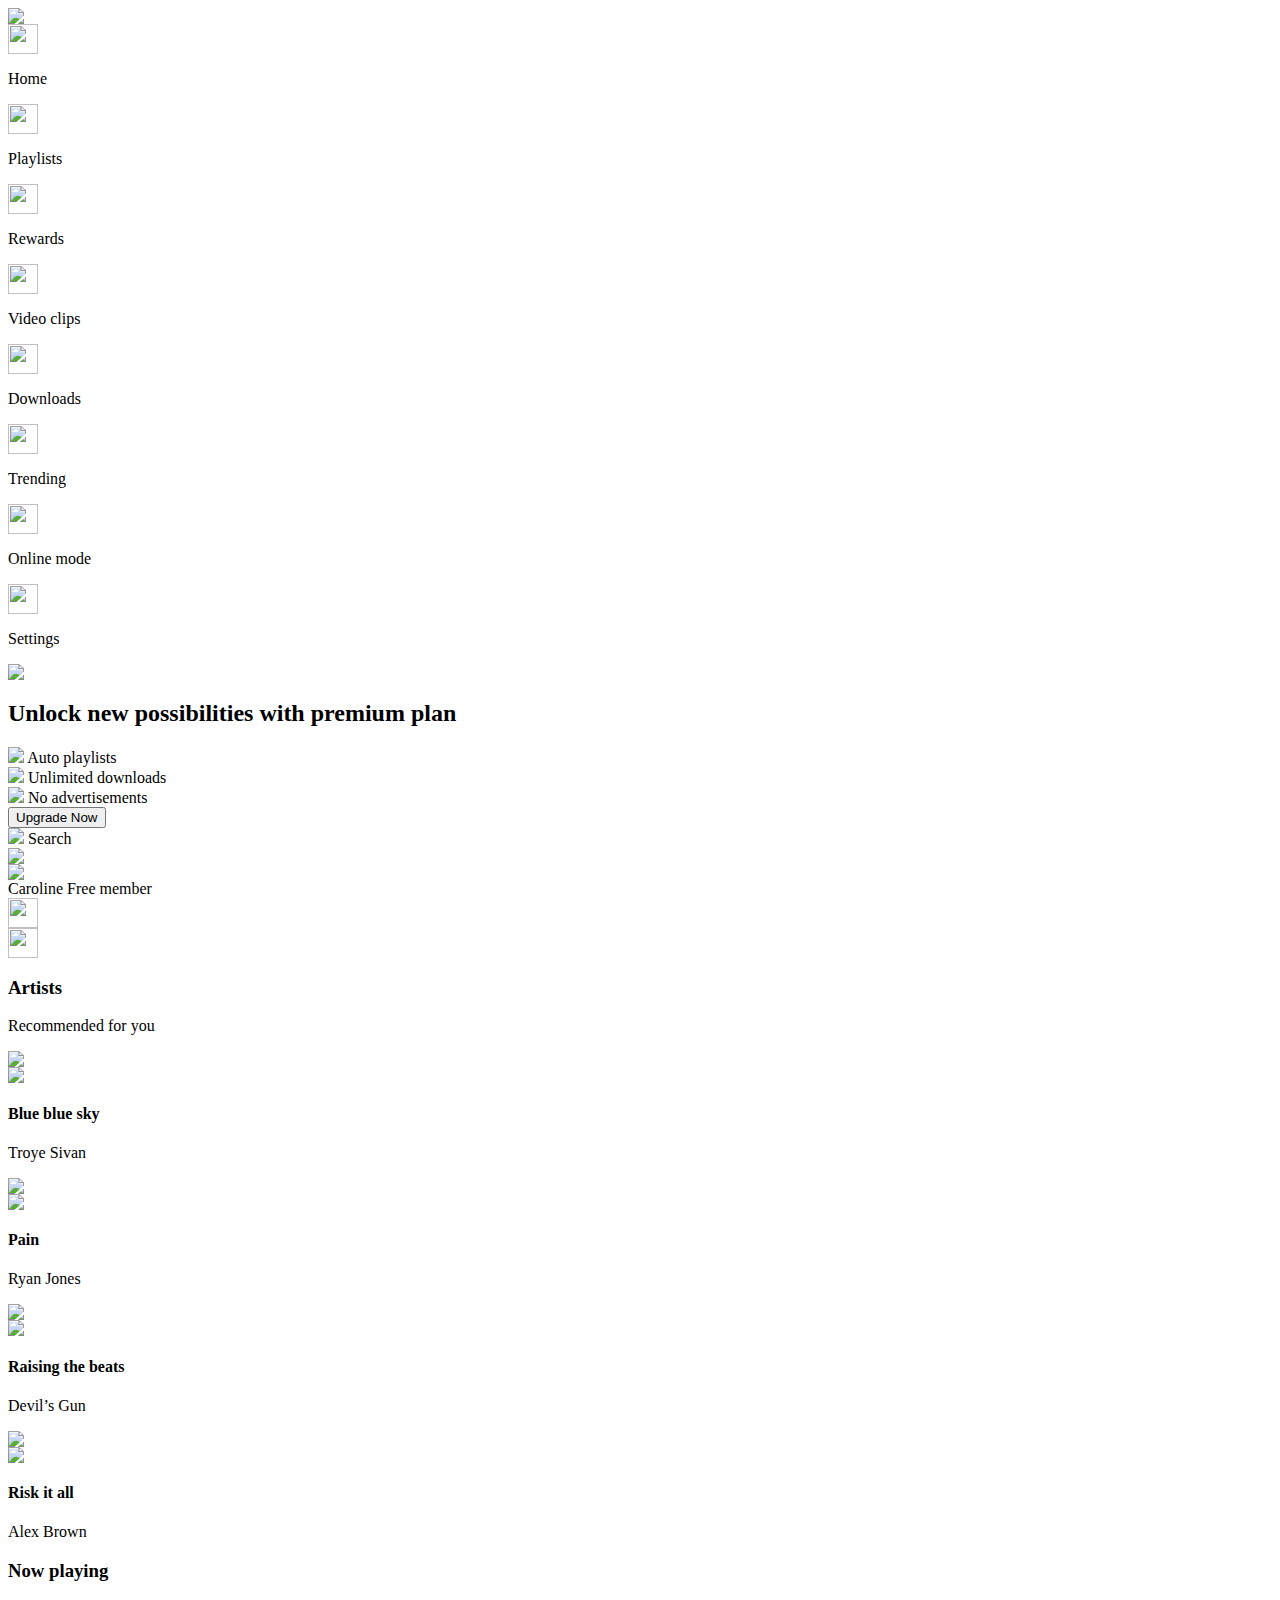
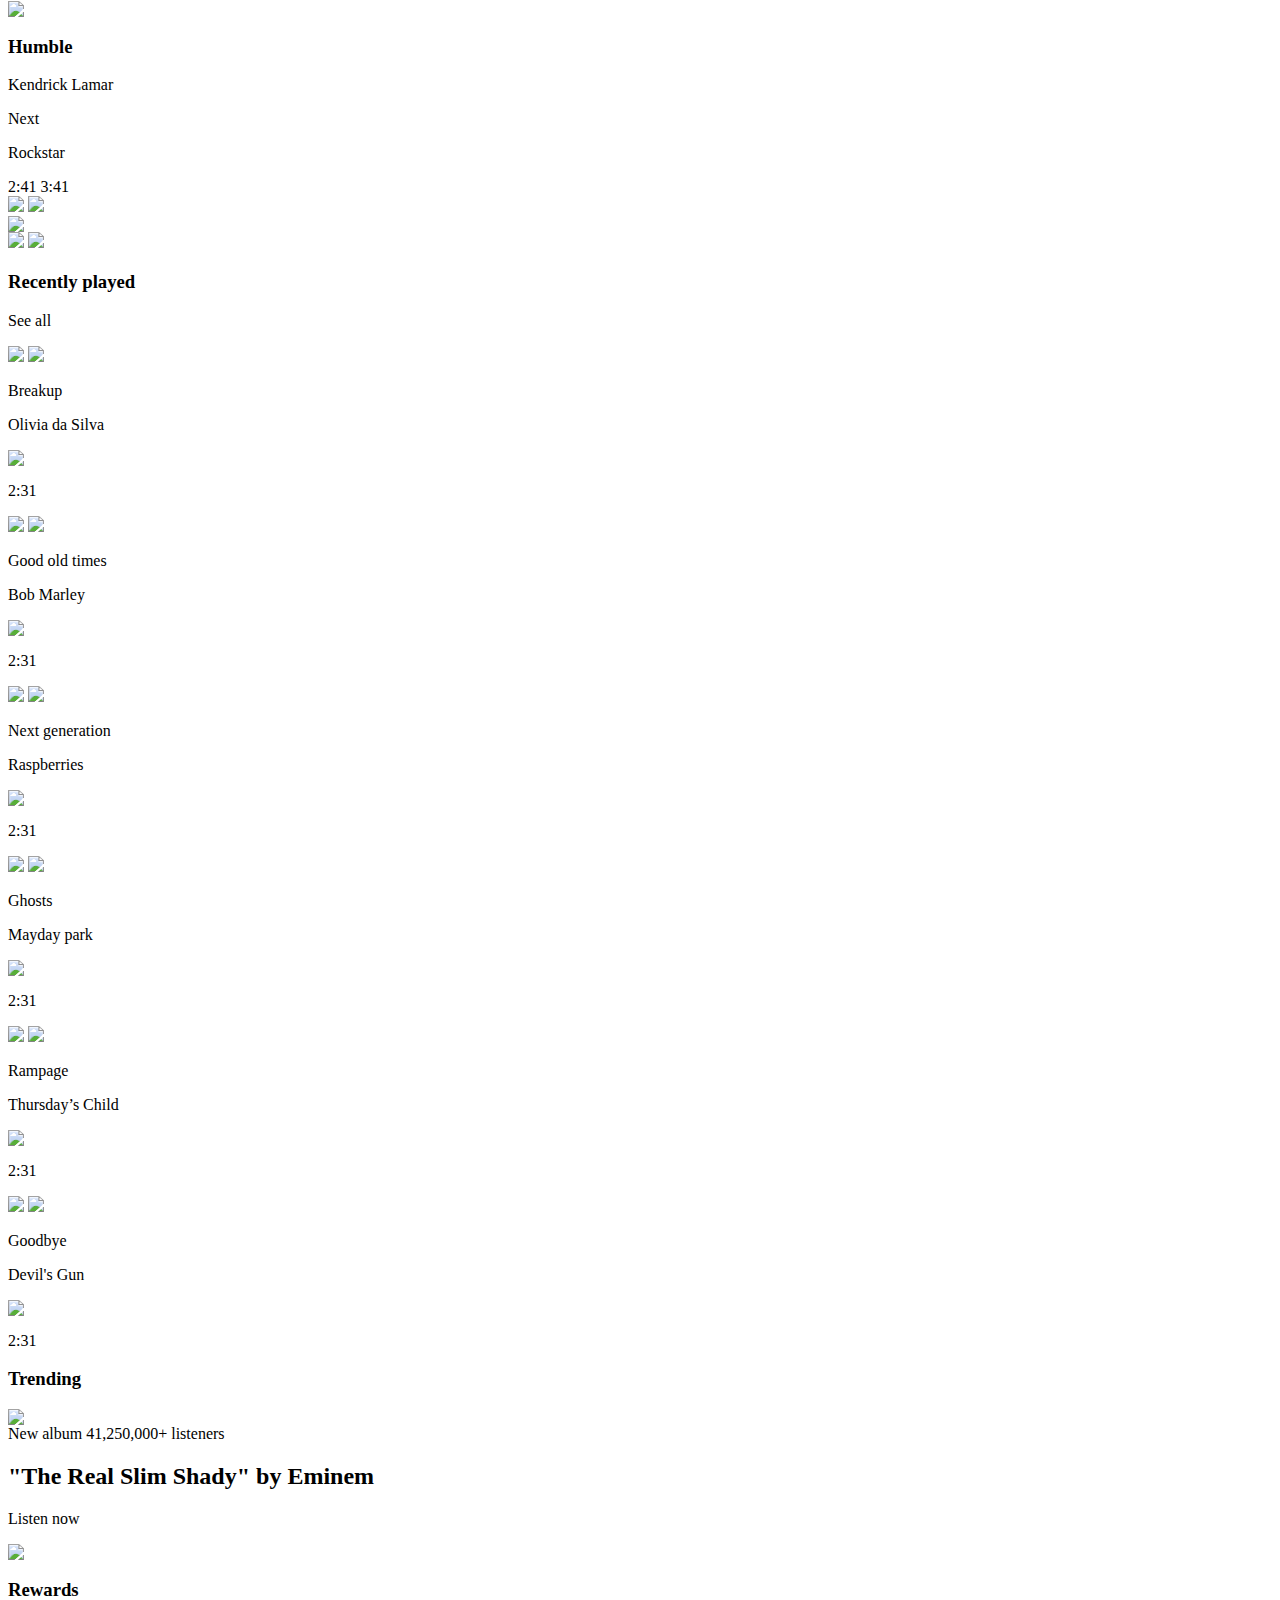
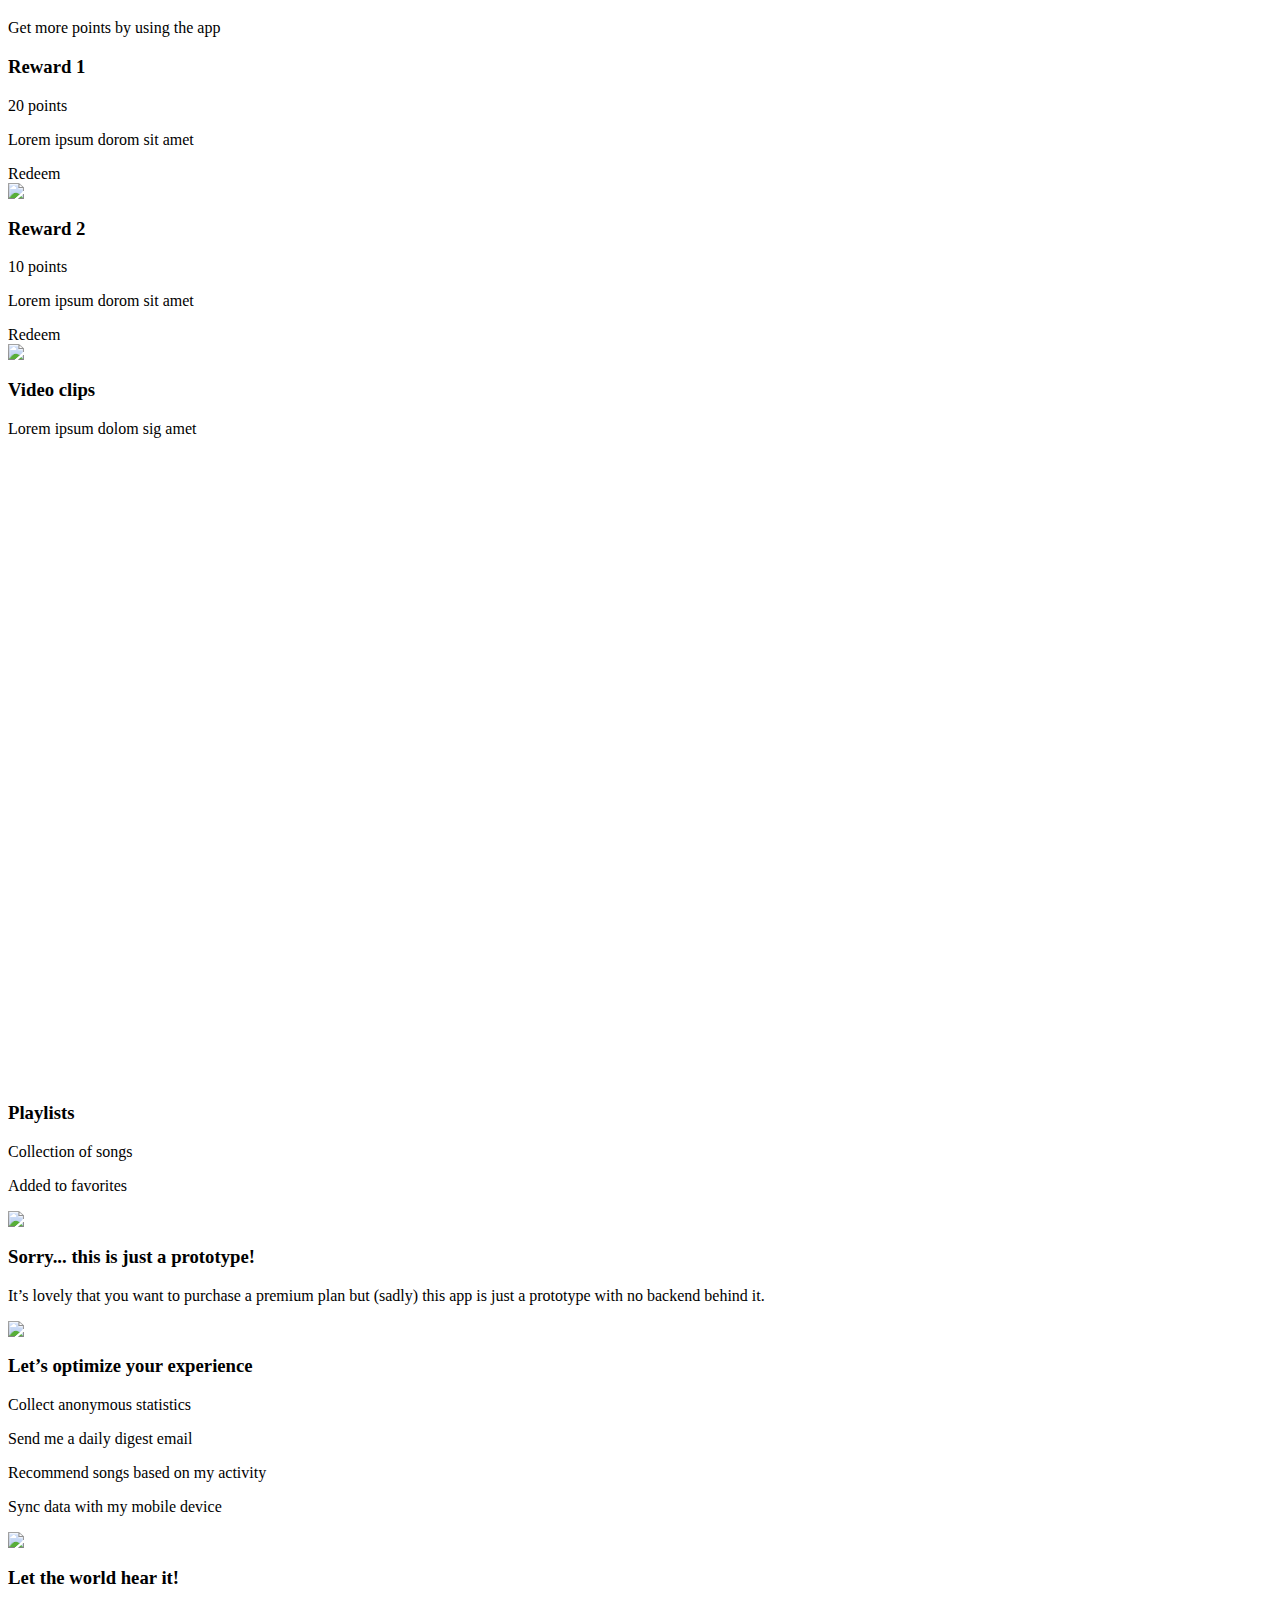
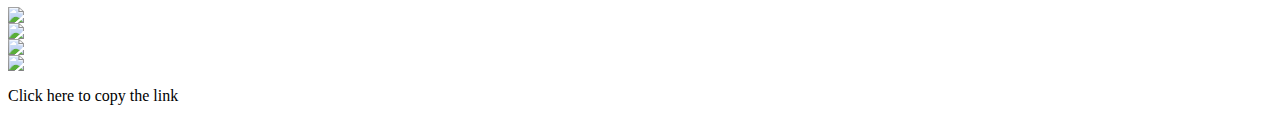
==== index.html @ 7bf52487 "Use svg icons instead of hardcoded paths" ====
<html lang="en">

<head>
    <meta charset="UTF-8">
    <meta name="viewport" content="width=device-width, initial-scale=1.0">
    <title>Mapple Music - Home </title>
    <link rel="icon" type="image/x-icon" href="/assets/icons/favicon.svg">
    <link rel="stylesheet" href="css/style.css">
    <link rel="stylesheet" href="css/mediaqueries.css">
    <link rel="preconnect" href="https://rsms.me/">
    <link rel="stylesheet" href="https://rsms.me/inter/inter.css">
</head>

<body id="all">

    <div id="all-content" class="flex-row mobile-flex-col">
        <nav id="nav-menu" class="bg-white shadow pad-left-40 pad-right-40 flex-col mobile-display gap-200">
            <div>
                <img id="nav-logo" class="m-bot-80" src="./assets/icons/logo.svg">
                <div class="gap-40 flex-col">
                    <div id="home-container" class="flex-row gap-20 align-center darken ">
                        <img src="assets/icons/home.svg" width="30" height="30" />
                        <p id="home-link" class="regular-text grey pointer"> Home </p>
                    </div>

                    <div id="playlist-container" class="flex-row gap-20 align-center ">
                        <img src="assets/icons/playlist.svg" width="30" height="30" />
                        <p id="playlist-link" class="regular-text grey pointer"> Playlists </p>
                    </div>

                    <div id="rewards-container" class="flex-row gap-20 align-center ">
                        <img src="assets/icons/reward.svg" width="30" height="30" />
                        <p id="rewards-link" class="regular-text grey pointer"> Rewards </p>
                    </div>
                    
                    <div id="video-container" class="flex-row gap-20 align-center ">
                        <img src="assets/icons/video.svg" width="30" height="30" />
                        <p id="videos-link" class="regular-text grey pointer"> Video clips </p>
                    </div>

                    <div class="flex-row gap-20 align-center ">
                        <img src="assets/icons/download.svg" width="30" height="30" />
                        <p class="regular-text grey pointer"> Downloads </p>
                    </div>

                    <div class="flex-row gap-20 align-center ">
                        <img src="assets/icons/trend.svg" width="30" height="30" />
                        <p class="regular-text grey pointer"> Trending </p>
                    </div>

                    <div class="flex-row gap-20 align-center ">
                        <img src="assets/icons/online.svg" width="30" height="30" />
                        <p class="regular-text grey pointer"> Online mode </p>
                    </div>

                    <div class="flex-row gap-20 align-center ">
                        <img src="assets/icons/settings.svg" width="30" height="30" />
                        <p class="regular-text grey pointer"> Settings </p>
                    </div>
                </div>

            </div>

            <div id="menu-banner"
                class="bg-beige shadow pad-left-20 pad-right-20 flex-col gap-20 align-center m-bot-80 rad-10 relative">
                <img class="m-top-20" src="assets/icons/star.svg">
                <h2 id="nav-h2" class="head-2 text-center m-bot-40">Unlock new possibilities with premium plan</h2>
                <div class="m-bot-60 flex-col gap-20">
                    <div class="flex-row gap-10 align-center">
                        <img src="./assets/icons/check.svg" class="icon-box-30">
                        <span class="regular-text black"> Auto playlists</span>
                    </div>

                    <div class="flex-row gap-10 align-center">
                        <img src="./assets/icons/check.svg" class="icon-box-30">
                        <span class="regular-text black"> Unlimited downloads</span>
                    </div>

                    <div class="flex-row gap-10 align-center">
                        <img src="./assets/icons/check.svg" class="icon-box-30">
                        <span class="regular-text black"> No advertisements</span>
                    </div>
                </div>

                <button id="btn-upgrade" class="bg-blue rad-10 white regular-text pointer m-bot-40 bold shadow"> Upgrade
                    Now
                </button>


            </div>

        </nav>
        <!-- main body (excl nav)-->
        <div id="main-content" class="global-pad-60 bg-beige relative">

            <!-- top menu -->
            <section id="top-menu">
                <div class="m-bot-80 flex-row space-between mobile-justify-center mobile-col-reverse">
                    <div id="search-box" class="bg-white shadow flex-row pad-left-20 rad-10">
                        <div class="flex-row gap-20 align-center justify-center">
                            <img class="icon-box-30 pointer" src="assets/icons/search.svg">
                            <span class="remark grey"> Search </span>
                        </div>
                    </div>
                    <div class="flex-row justify-center align-center gap-40">
                        <div id="hamburger-icon" class="bg-white shadow icon-box-50 rad-10 relative invisible pointer">
                            <img class="absolute transform-center icon-box-30" src="assets/icons/hamburger.svg">
                        </div>
                        <div class="avatar-box gap-20 flex-row justify-center align-center">
                            <img src="assets/pictures/avatar.png">
                            <div class="flex-col">
                                <span class="regular-text blue m-bot-2 bold"> Caroline </span>
                                <span class="remark grey"> Free member </span>
                            </div>
                        </div>

                        <div class="flex-row gap-20">
                            <div id="bell-icon" class="bg-white shadow icon-box-50 rad-10 relative">
                                <img class="absolute transform-center icon-box-30 pointer"
                                    src="assets/icons/bell.svg" width="30" height="30" />
                            </div>

                            <div id="settings-icon" class="bg-white shadow icon-box-50 rad-10 relative">
                                <img class="absolute transform-center icon-box-30 pointer"
                                src="assets/icons/tune.svg" width="30" height="30" />
                            </div>
                        </div>

                    </div>
                </div>
            </section>
            <!-- homepage content -->
            <div id="home-page">
                <!-- artists section -->
                <section id="artists-section" class="flex-col m-bot-40 mobile-text-center mobile-align-center">
                    <div id="first-artist-box" class="flex-row gap-20 align-center m-bot-40 mobile-flex-col ">
                        <h3 class="head-2 black"> Artists</h3>
                        <p class="remark grey"> Recommended for you</p>
                    </div>

                    <div id="artist-box-1" class="flex-row gap-40 mobile-justify-center mobile-text-center">
                        <div class="flex-col m-bot-20 mobile-text-center">
                            <div class="relative m-bot-20">
                                <img id="first-artist-image" class="rad-10 shadow" src="assets/pictures/neighbor.png">
                                <div
                                    class=" justify-center like-box bg-blue icon-box-40 absolute rad-6 align-center flex-row">
                                    <img class="icon-box-20 pointer heart-icon" src="assets/icons/like.svg">
                                </div>
                            </div>
                            <h4 id="first-artist-song" class="head-3 black m-bot-2 mobile-text-center"> Blue blue sky
                            </h4>
                            <p id="first-artist-name" class="remark grey mobile-text-center"> Troye Sivan </p>

                        </div>

                        <div id="artist-box-2" class="flex-col m-bot-20">
                            <div class="relative m-bot-20">
                                <img class="rad-10 shadow" src="assets/pictures/pain.png">
                                <div
                                    class=" justify-center like-box bg-blue icon-box-40 absolute rad-6 align-center flex-row">
                                    <img class="icon-box-20 pointer heart-icon" src="assets/icons/like.svg">
                                </div>
                            </div>
                            <h4 class="head-3 black m-bot-2 mobile-text-center"> Pain</h4>
                            <p class="remark grey mobile-text-center"> Ryan Jones </p>
                        </div>

                        <div id="artist-box-3" class="flex-col m-bot-20 ">
                            <div class="relative m-bot-20">
                                <img class="rad-10 shadow" src="assets/pictures/gun.png">
                                <div
                                    class="justify-center like-box bg-blue icon-box-40 absolute rad-6 align-center flex-row">
                                    <img class="icon-box-20 pointer heart-icon" src="assets/icons/like.svg">
                                </div>
                            </div>
                            <h4 class="head-3 black m-bot-2 mobile-text-center"> Raising the beats</h4>
                            <p class="remark grey mobile-text-center"> Devil’s Gun </p>
                        </div>

                        <div id="artist-box-4" class="flex-col m-bot-20">
                            <div class="relative m-bot-20">
                                <img class="rad-10 shadow" src="assets/pictures/risk.png">
                                <div
                                    class="justify-center like-box bg-blue icon-box-40 absolute rad-6 align-center flex-row">
                                    <img class="icon-box-20 pointer heart-icon" src="assets/icons/like.svg">
                                </div>
                            </div>

                            <h4 class="head-3 black m-bot-2 mobile-text-center"> Risk it all</h4>
                            <p class="remark grey mobile-text-center"> Alex Brown </p>

                        </div>
                    </div>

                    <div id="artist-dot-box" class="flex-row gap-40 mobile-display">
                        <div id="artist-dot-1" class="bg-blue banner-dot shadow pointer"></div>
                        <div id="artist-dot-2" class="bg-grey banner-dot shadow pointer"></div>
                        <div id="artist-dot-3" class="bg-grey banner-dot shadow pointer"></div>
                        <div id="artist-dot-4" class="bg-grey banner-dot shadow pointer"></div>
                    </div>
                </section>

                <!-- player & recents -->
                <section>
                    <div id="player-and-recents" class="flex-row gap-80 invisible relative mobile-flex-col">

                        <!-- now playing -->
                        <div>
                            <h3 class="head-2 black m-bot-40"> Now playing</h3>
                            <div id="player-box"
                                class="flex-col bg-blue m-bot-60  rad-10 relative pad-left-20 pad-right-20 align-center">
                                <div id="player-song-info">
                                    <img class="rad-10 m-bot-20" id="player-cover" src="assets/pictures/damn.png">
                                    <h3 id="player-song" class="head-3 white text-center"> Humble </h3>
                                    <p id="player-artist" class="remark white m-bot-40 text-center"> Kendrick Lamar </p>
                                </div>

                                <div id="songs-upper-nav" class="absolute flex-row gap-10 align-center justify-center">
                                    <p id="songs-upper-next" class="remark white reduced-opacity"> Next </p>
                                    <p id="next-song-queue" class="remark white bold"> Rockstar </p>
                                </div>

                                <div id="player-timeline" class="m-bot-40 reduced-opacity full-width">
                                    <div id="playhead" class="bg-white transform-center circle"> </div>
                                    <div id="song-numbers" class="flex-row space-between full-width">

                                        <span id="time-remaining" class="remark white"> 2:41 </span>
                                        <span id="song-duration" class="remark white"> 3:41 </span>
                                    </div>
                                </div>


                                <audio id="player-music" preload="metadata"
                                    src="assets/music/for-future-bass-159125.mp3"></audio>

                                <div id="player-controls" class="flex-row space-between m-bot-40 full-width ">
                                    <img id="player-share" src="assets/icons/share.svg" class="pointer filter-darken ">
                                    <img id="player-prev" src="assets/icons/previous.svg"
                                        class="pointer filter-darken ">
                                    <div id="player-icon-container" class="icon-box-50 bg-white relative circle pointer"
                                        onclick="playAudio()">
                                        <img id="play-icon" class="absolute transform-center"
                                            src="assets/icons/player-play.svg">
                                    </div>
                                    <img id="player-next" src="assets/icons/next.svg" class="pointer filter-darken ">
                                    <img id="shuffle" src="assets/icons/shuffle.svg" class="pointer filter-darken ">

                                </div>

                            </div>
                        </div>


                        <!-- recently played -->
                        <div id="playlist-box">
                            <div class="flex-row align-center space-between m-bot-40 mobile-flex-col">
                                <h3 class="head-2 black"> Recently played</h3>
                                <p class="remark grey"> See all </p>
                            </div>
                            <div id="playlist-list" class="flex-col gap-20">
                                <div
                                    class="pad-left-20 pad-right-20 bg-white flex-row align-center shadow pad-top-bottom-10 full-width rad-8 space-between">
                                    <div class="flex-row gap-20 align-center">
                                        <div class="align-center relative pointer">
                                            <img class="icon-box-40 rad-6" src="assets/pictures/c1.png">
                                            <img class="transform-center z-1 absolute" src="assets/icons/play.svg">
                                        </div>
                                        <div class="flex-col">
                                            <p class="regular-text black m-bot-2 bold"> Breakup </p>
                                            <p class="remark grey m-0"> Olivia da Silva </p>
                                        </div>
                                    </div>
                                    <div class="flex-row gap-20 align-center ">
                                        <div
                                            class="flex-row icon-box-20 bg-white shadow align-center justify-center rad-4 pointer">
                                            <img src="assets/icons/plus.svg">
                                        </div>
                                        <p class="remark grey m-0"> 2:31</p>

                                    </div>

                                </div>

                                <div
                                    class="pad-left-20 pad-right-20 bg-white flex-row align-center shadow pad-top-bottom-10 full-width rad-8 space-between">
                                    <div class="flex-row gap-20 align-center">
                                        <div class="align-center relative pointer">
                                            <img class="icon-box-40 rad-6" src="assets/pictures/c2.png">
                                            <img class="transform-center z-1 absolute" src="assets/icons/play.svg">
                                        </div>
                                        <div class="flex-col">
                                            <p class="regular-text black m-bot-2 bold"> Good old times </p>
                                            <p class="remark grey m-0"> Bob Marley </p>
                                        </div>
                                    </div>
                                    <div class="flex-row gap-20 align-center ">
                                        <div
                                            class="flex-row icon-box-20 bg-white shadow align-center justify-center rad-4 pointer">
                                            <img src="assets/icons/plus.svg">
                                        </div>
                                        <p class="remark grey m-0"> 2:31</p>

                                    </div>

                                </div>

                                <div
                                    class="pad-left-20 pad-right-20 bg-white flex-row align-center shadow pad-top-bottom-10 full-width rad-8 space-between">
                                    <div class="flex-row gap-20 align-center">
                                        <div class="align-center relative pointer">
                                            <img class="icon-box-40 rad-6" src="assets/pictures/c3.png">
                                            <img class="transform-center z-1 absolute" src="assets/icons/play.svg">
                                        </div>
                                        <div class="flex-col">
                                            <p class="regular-text black m-bot-2 bold"> Next generation </p>
                                            <p class="remark grey m-0"> Raspberries </p>
                                        </div>
                                    </div>
                                    <div class="flex-row gap-20 align-center ">
                                        <div
                                            class="flex-row icon-box-20 bg-white shadow align-center justify-center rad-4 pointer">
                                            <img src="assets/icons/plus.svg">
                                        </div>
                                        <p class="remark grey m-0"> 2:31</p>

                                    </div>

                                </div>

                                <div
                                    class="pad-left-20 pad-right-20 bg-white flex-row align-center shadow pad-top-bottom-10 full-width rad-8 space-between">
                                    <div class="flex-row gap-20 align-center">
                                        <div class="align-center relative pointer">
                                            <img class="icon-box-40 rad-6" src="assets/pictures/c4.png">
                                            <img class="transform-center z-1 absolute" src="assets/icons/play.svg">
                                        </div>
                                        <div class="flex-col">
                                            <p class="regular-text black m-bot-2 bold"> Ghosts </p>
                                            <p class="remark grey m-0"> Mayday park </p>
                                        </div>
                                    </div>
                                    <div class="flex-row gap-20 align-center">
                                        <div
                                            class="flex-row icon-box-20 bg-white shadow align-center justify-center rad-4 pointer">
                                            <img src="assets/icons/plus.svg">
                                        </div>
                                        <p class="remark grey m-0"> 2:31</p>

                                    </div>

                                </div>

                                <div
                                    class="pad-left-20 pad-right-20 bg-white flex-row align-center shadow pad-top-bottom-10 full-width rad-8 space-between">
                                    <div class="flex-row gap-20 align-center">
                                        <div class="align-center relative pointer">
                                            <img class="icon-box-40 rad-6" src="assets/pictures/c5.png">
                                            <img class="transform-center z-1 absolute" src="assets/icons/play.svg">
                                        </div>
                                        <div class="flex-col">
                                            <p class="regular-text black m-bot-2 bold"> Rampage </p>
                                            <p class="remark grey m-0"> Thursday’s Child </p>
                                        </div>
                                    </div>
                                    <div class="flex-row gap-20 align-center">
                                        <div
                                            class="flex-row icon-box-20 bg-white shadow align-center justify-center rad-4 pointer">
                                            <img src="assets/icons/plus.svg">
                                        </div>
                                        <p class="remark grey m-0"> 2:31</p>

                                    </div>

                                </div>

                                <div
                                    class="pad-left-20 pad-right-20 bg-white flex-row align-center shadow pad-top-bottom-10 full-width rad-8 space-between">
                                    <div class="flex-row gap-20 align-center">
                                        <div class="align-center relative pointer">
                                            <img class="icon-box-40 rad-6" src="assets/pictures/c6.png">
                                            <img class="transform-center z-1 absolute" src="assets/icons/play.svg">
                                        </div>
                                        <div class="flex-col">
                                            <p class="regular-text black m-bot-2 bold"> Goodbye </p>
                                            <p class="remark grey m-0"> Devil's Gun </p>
                                        </div>
                                    </div>
                                    <div class="flex-row gap-20 align-center">
                                        <div
                                            class="flex-row icon-box-20 bg-white shadow align-center justify-center rad-4 pointer">
                                            <img src="assets/icons/plus.svg">
                                        </div>
                                        <p class="remark grey m-0"> 2:31</p>

                                    </div>

                                </div>

                            </div>
                        </div>

                    </div>



                </section>


                <!-- trending banner -->
                <section id="trend-banner" class="invisible relative  ">
                    <h3 class="head-2 black m-bot-40"> Trending</h3>
                    <div class="flex-col align-center">
                        <div id="trend-cover"
                            class="pad-left-40 relative rad-10 shadow full-width m-bot-60 flex-col justify-center mobile-col-reverse mobile-align-center">
                            <div id="trend-col-right" class="mobile-justify-center mobile-align-center">
                                <img id="trend-artist-pic" class="absolute" src="assets/pictures/eminem.png">
                            </div>
                            <div id="trend-col-left mobile-flex-col mobile-align-center mobile-justify-center">
                                <div class="flex-row gap-20 align-center m-bot-10 mobile-flex-col">
                                    <span class="remark white uppercase"> New album </span>
                                    <span id="trend-listeners-text" class="remark white"> 41,250,000+ listeners </span>
                                </div>
                                <h2 id="trend-head" class="head-1 white m-bot-10"> "The Real Slim Shady" by Eminem </h2>
                                <div class="flex-row gap-10 align-center pointer mobile-justify-center ">
                                    <p id="listen-cta" class="regular-text underline white"> Listen now </p>
                                    <img src="assets/icons/right-arrow.svg">
                                </div>
                            </div>
                        </div>

                        <div class="flex-row gap-40">
                            <div id="dot-1" class="bg-blue banner-dot shadow pointer"></div>
                            <div id="dot-2" class="bg-grey banner-dot shadow pointer"></div>
                            <div id="dot-3" class="bg-grey banner-dot shadow pointer"></div>
                        </div>
                    </div>

                </section>
            </div>

            <!-- rewards page -->
            <section id="rewards-page" class="flex-col m-bot-40 no-display relative mobile-align-center  ">
                <div class="flex-row gap-20 align-center m-bot-40 mobile-flex-col">
                    <h3 class="head-2 black"> Rewards</h3>
                    <p class="remark grey"> Get more points by using the app</p>
                </div>
                <div id="rewards-card-1"
                    class="bg-white shadow flex-row align-center rad-10 gap-200 global-pad-40 width-fit m-bot-40 rewards-card mobile-flex-col">
                    <div class="flex-col mobile-text-center">
                        <h3 class="head-3 black m-bot-10"> Reward 1 </h3>
                        <span class="remark grey m-bot-20">20 points </span>
                        <p class="remark grey m-bot-40"> Lorem ipsum dorom sit amet </p>
                        <span class="regular-text blue underline bold pointer redeem"> Redeem </span>
                    </div>
                    <img class="gift-image" src="assets/icons/gift.svg">
                </div>

                <div id="rewards-card-2"
                    class="bg-white shadow flex-row align-center rad-10 gap-200 global-pad-40 width-fit m-bot-40 rewards-card mobile-flex-col">
                    <div class="flex-col mobile-text-center">
                        <h3 class="head-3 black m-bot-10"> Reward 2 </h3>
                        <span class="remark grey m-bot-20">10 points </span>
                        <p class="remark grey m-bot-40"> Lorem ipsum dorom sit amet </p>
                        <span class="regular-text blue underline bold pointer redeem"> Redeem </span>
                    </div>
                    <img class="gift-image" src="assets/icons/gift.svg">
                </div>

            </section>

            <!-- videos page -->
            <section id="videos-page" class="flex-col m-bot-40 no-display mobile-align-center">
                <div class="flex-row gap-20 align-center m-bot-40 mobile-flex-col">
                    <h3 class="head-2 black"> Video clips </h3>
                    <p class="remark grey"> Lorem ipsum dolom sig amet </p>
                </div>
                <div class="bg-white shadow align-center rad-10 global-pad-40 width-fit m-bot-40">
                    <iframe class="mobile-video" width="560" height="315"
                        src="https://www.youtube.com/embed/di7NMssrqsE?si=EpSFbN_px0BJJm-t" title="YouTube video player"
                        frameborder="0" allow="accelerometer; autoplay; clipboard-write; encrypted-media; gyroscope; picture-in-picture; 
                    web-share" allowfullscreen>
                    </iframe>

                </div>
                <div class="bg-white shadow align-center rad-10 global-pad-40 width-fit m-bot-40">
                    <iframe class="mobile-video" width="560" height="315"
                        src="https://www.youtube.com/embed/AzsiE44Lz_w?si=mAqCr42R0LOjAXG5" title="YouTube video player"
                        frameborder="0"
                        allow="accelerometer; autoplay; clipboard-write; encrypted-media; gyroscope; picture-in-picture; web-share"
                        allowfullscreen></iframe>

                </div>

            </section>


            <!-- playlists page -->
            <section id="playlist-page" class="flex-col m-bot-40 mobile-align-center no-display ">
                <div class="flex-row gap-20 align-center m-bot-40">
                    <h3 class="head-2 black"> Playlists </h3>
                    <p class="remark grey"> Collection of songs </p>
                </div>
             <div id="playlist-collection" class="flex-col gap-20">
                    <!-- <div class="pad-left-20 pad-right-20 bg-white flex-row align-center shadow pad-top-bottom-10 full-width rad-8 space-between">
                        <div class="flex-row gap-20 align-center">
                            <div class="align-center relative pointer">
                                <img class="icon-box-40 rad-6" src="assets/pictures/c1.png">
                            </div>
                            <div class="flex-col">
                                <p class="regular-text black m-bot-2 bold"> Breakup </p>
                                <p class="remark grey m-0"> Olivia da Silva </p>
                            </div>
                        </div>
    
                    </div> -->
             </div>

            </section>



            <!-- favorites notification -> add to favorites -->
            <div id="favorites-notification"
                class="pad-left-40 pad-right-40 pad-top-bottom-20 bg-blue down-notification fixed rad-8 invisible">
                <p class="regular-text bold white "> Added to favorites </p>
            </div>


        </div>

        <!-- modal popup - upgrade button -->
        <modal id="modal-upgrade" class="bg-white shadow fixed flex-col transform-center z-2 invisible rad-10">
            <div class="relative global-pad-80">
                <img id="modal-upgrade-close-icon" class="absolute pointer" src="assets/icons/close-modal.svg">
                <h3 class="head-2 m-bot-40 black text-center"> Sorry... this is just a prototype! </h3>
                <p class="regular-text black text-center">It’s lovely that you want to purchase a premium plan
                    but (sadly) this app is just a prototype with no backend behind it.</p>
            </div>
        </modal>

        <!-- full screen overlay -->
        <div id="overlay" class="full-width z-1 invisible"> </div>


        <!-- modal popup - settings button -->
        <modal id="modal-settings" class="bg-white shadow fixed flex-col transform-center z-2 rad-10 invisible">
            <div class="relative global-pad-80 justify-center align-center">
                <img id="modal-settings-close-icon" class="absolute pointer" src="assets/icons/close-modal.svg">
                <h3 class="head-2 m-bot-40 black text-center"> Let’s optimize your experience </h3>
                <div class="flex-col gap-20">
                    <div class="flex-row gap-20">
                        <div class="settings-checkbox bg-white shadow icon-box-20 pointer rad-6"> </div>
                        <p class="regular-text black"> Collect anonymous statistics </p>
                    </div>
                    <div class="flex-row gap-20">
                        <div class="settings-checkbox bg-white shadow icon-box-20 pointer rad-6"> </div>
                        <p class="regular-text black"> Send me a daily digest email </p>
                    </div>
                    <div class="flex-row gap-20">
                        <div class="settings-checkbox bg-white shadow icon-box-20 pointer rad-6"> </div>
                        <p class="regular-text black"> Recommend songs based on my activity </p>
                    </div>
                    <div class="flex-row gap-20">
                        <div class="settings-checkbox bg-white shadow icon-box-20 pointer rad-6"> </div>
                        <p class="regular-text black"> Sync data with my mobile device</p>
                    </div>
                </div>
            </div>
        </modal>

        <!-- modal popup - sharing button -->
        <modal id="song-sharing-modal" class="bg-white shadow fixed flex-col transform-center z-2 rad-10 invisible">
            <div class="relative global-pad-80 justify-center align-center">
                <img id="modal-sharing-close-icon" class="absolute pointer" src="assets/icons/close-modal.svg">
                <h3 class="head-2 m-bot-40 black text-center"> Let the world hear it! </h3>
                <div class="flex-col gap-40 align-center">
                    <div class="flex-row gap-20">
                        <div class="bg-white shadow icon-box-50 pointer rad-6 relative">
                            <img class="transform-center rad-6 absolute" src="assets/icons/fb.svg">
                        </div>
                        <div class="bg-white shadow icon-box-50 pointer rad-6 relative">
                            <img class="transform-center rad-6 absolute" src="assets/icons/whatsapp.svg">
                        </div>
                        <div class="bg-white shadow icon-box-50 pointer rad-6 relative">
                            <img class="transform-center rad-6 absolute" src="assets/icons/twitter.svg">
                        </div>
                        <div class="bg-white shadow icon-box-50 pointer rad-6 relative">
                            <img class="transform-center rad-6 absolute" src="assets/icons/insta.svg">
                        </div>

                    </div>
                    <p class="remark grey underline pointer"> Click here to copy the link</p>
                </div>
            </div>
        </modal>


    </div>

    <script src="js/animation-scripts.js"> </script>
    <script src="js/music-scripts.js"> </script>
    <script src="js/display-scripts.js"> </script>

</body>

</html>
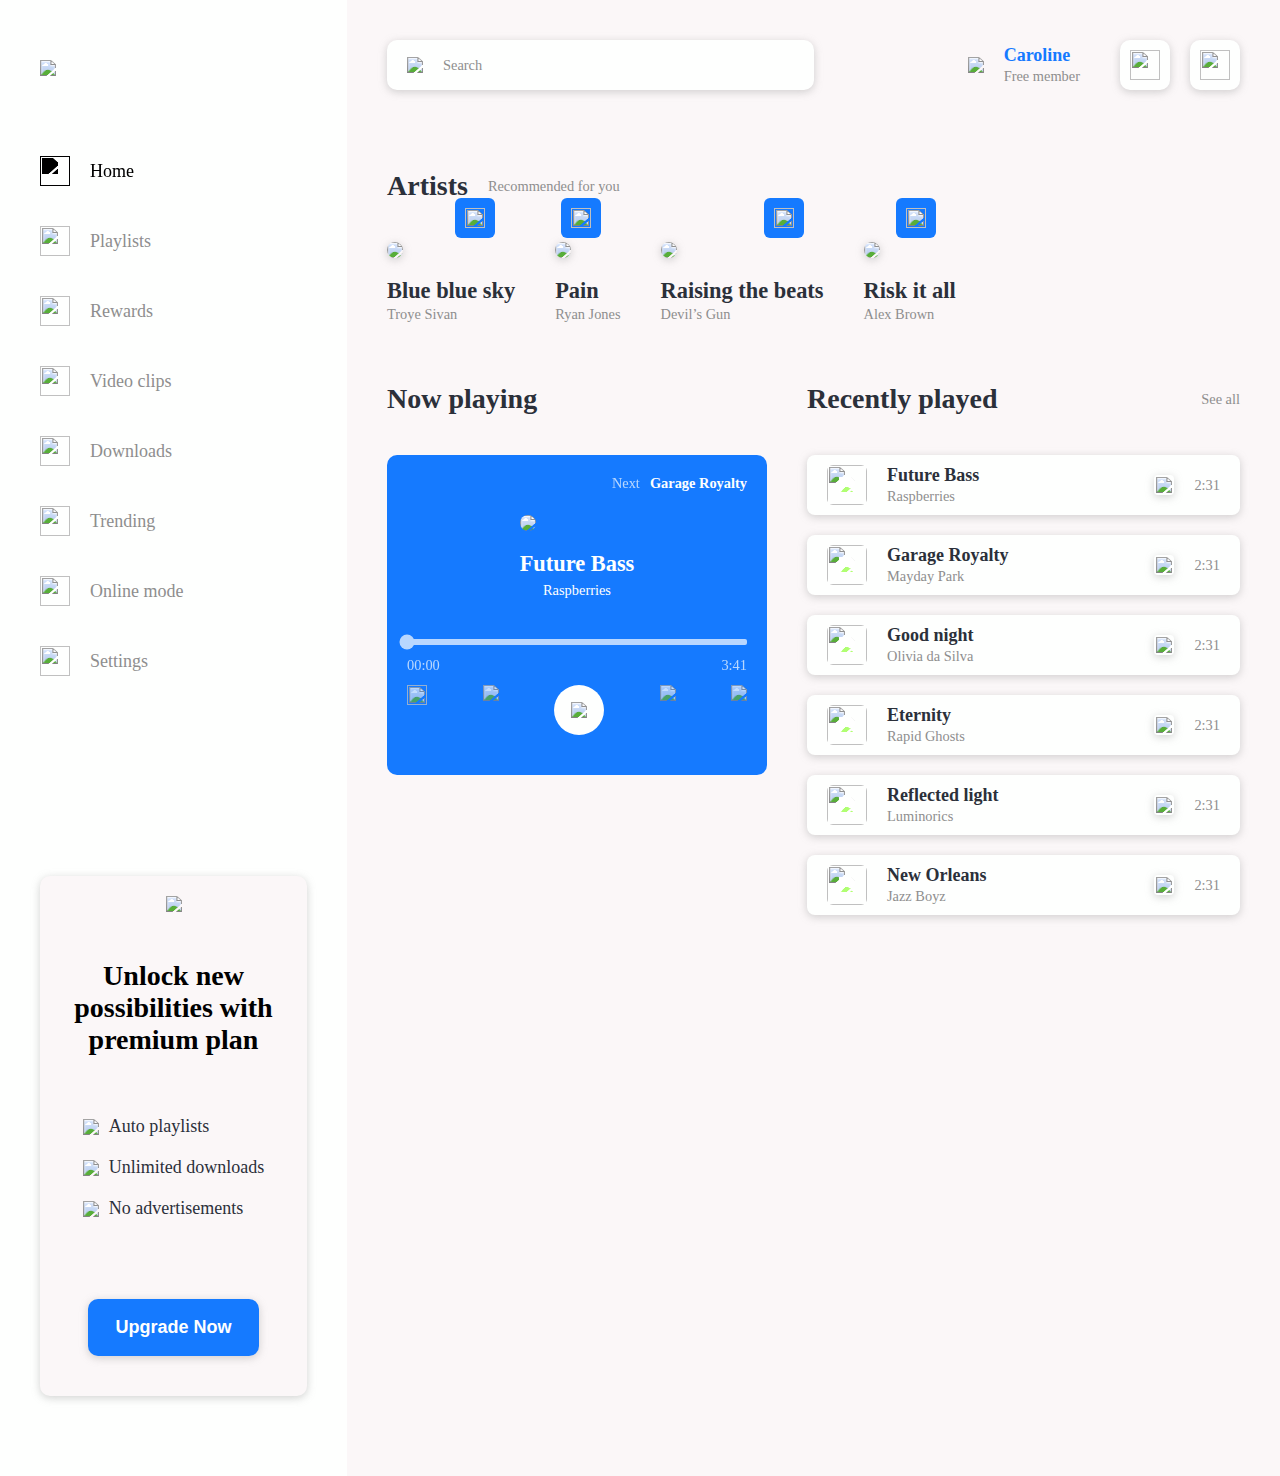
==== commit 167c2ccb: "Adding a bunch of comments" ====
--- a/index.html
+++ b/index.html
@@ -9,10 +9,15 @@
     <link rel="stylesheet" href="css/mediaqueries.css">
     <link rel="preconnect" href="https://rsms.me/">
     <link rel="stylesheet" href="https://rsms.me/inter/inter.css">
+
+    <!-- You actually can put your scripts at the top if you use "defer" -->
+    <script src="js/animation-scripts.js" defer></script>
+    <script src="js/music-scripts.js" defer></script>
+    <script src="js/display-scripts.js" defer></script>
+    <script src="js/navbar.js" async></script>
 </head>
 
 <body id="all">
-
     <div id="all-content" class="flex-row mobile-flex-col">
         <nav id="nav-menu" class="bg-white shadow pad-left-40 pad-right-40 flex-col mobile-display gap-200">
             <div>
@@ -103,7 +108,13 @@
                         </div>
                     </div>
                     <div class="flex-row justify-center align-center gap-40">
-                        <div id="hamburger-icon" class="bg-white shadow icon-box-50 rad-10 relative invisible pointer">
+                        
+                        <!-- Prefer to use onclick event (instead of addEventListener)
+                            when the element is intended to be a button -->
+                        <div
+                            onclick="openModal()"
+                            id="hamburger-icon"
+                            class="bg-white shadow icon-box-50 rad-10 relative invisible pointer">
                             <img class="absolute transform-center icon-box-30" src="assets/icons/hamburger.svg">
                         </div>
                         <div class="avatar-box gap-20 flex-row justify-center align-center">
@@ -114,6 +125,7 @@
                             </div>
                         </div>
 
+                        <!-- Avoid hardcoding svgs -->
                         <div class="flex-row gap-20">
                             <div id="bell-icon" class="bg-white shadow icon-box-50 rad-10 relative">
                                 <img class="absolute transform-center icon-box-30 pointer"
@@ -229,7 +241,6 @@
                                     </div>
                                 </div>
 
-
                                 <audio id="player-music" preload="metadata"
                                     src="assets/music/for-future-bass-159125.mp3"></audio>
 
@@ -250,7 +261,6 @@
                             </div>
                         </div>
 
-
                         <!-- recently played -->
                         <div id="playlist-box">
                             <div class="flex-row align-center space-between m-bot-40 mobile-flex-col">
@@ -276,9 +286,7 @@
                                             <img src="assets/icons/plus.svg">
                                         </div>
                                         <p class="remark grey m-0"> 2:31</p>
-
-                                    </div>
-
+                                    </div>
                                 </div>
 
                                 <div
@@ -299,9 +307,7 @@
                                             <img src="assets/icons/plus.svg">
                                         </div>
                                         <p class="remark grey m-0"> 2:31</p>
-
-                                    </div>
-
+                                    </div>
                                 </div>
 
                                 <div
@@ -322,9 +328,7 @@
                                             <img src="assets/icons/plus.svg">
                                         </div>
                                         <p class="remark grey m-0"> 2:31</p>
-
-                                    </div>
-
+                                    </div>
                                 </div>
 
                                 <div
@@ -391,18 +395,11 @@
                                             <img src="assets/icons/plus.svg">
                                         </div>
                                         <p class="remark grey m-0"> 2:31</p>
-
-                                    </div>
-
-                                </div>
-
-                            </div>
-                        </div>
-
-                    </div>
-
-
-
+                                    </div>
+                                </div>
+                            </div>
+                        </div>
+                    </div>
                 </section>
 
 
@@ -593,13 +590,8 @@
                 </div>
             </div>
         </modal>
-
-
     </div>
 
-    <script src="js/animation-scripts.js"> </script>
-    <script src="js/music-scripts.js"> </script>
-    <script src="js/display-scripts.js"> </script>
 
 </body>
 
--- a/css/style.css
+++ b/css/style.css
@@ -0,0 +1,667 @@
+* {
+    box-sizing: border-box;
+}
+
+:root {
+    --blue: #157AFF;
+    --white: #FEFFFE;
+    --grey: #8E8E8E;
+    --black: #2B303A;;
+    --beige: #FBF7F8;    
+  }
+
+
+body {
+    font-family: Inter;
+    font-style: normal;
+    line-height: normal;
+    padding: 0;
+    margin: 0;
+}
+
+
+section {
+    width: 100%;
+}
+
+
+/* text styles */
+
+.remark {
+    /* font-size: 14.4px; */
+    font-size: clamp(0.7rem, 0.9rem, 1.125rem);
+    font-weight: 400;
+    margin: 0;
+}
+
+
+.text-center {
+    text-align: center;
+
+}
+
+.regular-text {
+
+    /* font-size: 18px; */
+    font-size: clamp(0.9rem, 1.125rem, 1.35rem);
+    font-weight: 500;
+    margin: 0;
+
+}
+
+.head-1 {
+    /* font-size: 43.95px; */
+    font-size: clamp(1.9rem, 2.19rem, 2.74rem);
+    font-weight: 900;
+    margin: 0;
+
+}
+
+.head-2 {
+    /* font-size: 28.13px; */
+    font-size: clamp(1.25rem, 1.75rem, 2.18rem);
+    font-weight: 700;
+    margin: 0;
+}
+
+
+.head-3 {
+    /* font-size: 22.5px; */
+    font-size: clamp(1rem, 1.40rem, 1.75rem);
+    font-weight: 600;
+    margin: 0;
+}
+
+.bold {
+    font-weight: 600;
+}
+
+.uppercase {
+    text-transform: uppercase;
+}
+
+.underline {
+
+    text-decoration: underline;
+}
+
+
+/* color & filter styles */
+
+.grey {
+    color: var(--grey);
+}
+
+.white {
+    color: var(--white);
+}
+
+.blue {
+    color: var(--blue);
+}
+
+.black {
+    color: var(--black);
+}
+
+.bg-white {
+    background-color: var(--white);
+}
+
+.bg-beige {
+    background-color: var(--beige);
+}
+
+.bg-blue {
+    background-color: var(--blue);
+}
+
+.bg-grey {
+    background-color: var(--grey);
+}
+
+.shadow {
+    box-shadow: 0px 2px 8px 0px rgba(142, 142, 142, 0.40);
+}
+
+.pointer {
+    cursor: pointer;
+}
+
+.filter-darken {
+
+    filter: opacity(75%);
+}
+
+/* display styles */
+
+.flex-row {
+    display: flex;
+}
+
+.flex-col {
+    display: flex;
+    flex-direction: column;
+}
+
+
+.invisible {
+    visibility: hidden;
+    opacity: 0;
+}
+
+.no-display {
+    display:none;
+}
+
+
+.z-1 {
+    z-index: 1;
+}
+
+.z-2 {
+    z-index: 2;
+}
+
+.overflow-hidden {
+
+    overflow: hidden;
+}
+
+
+.reduced-opacity {
+
+    opacity: 0.7;
+}
+
+/* spacing styles */
+
+.m-auto {
+    margin: auto;
+}
+
+.m-0 {
+    margin: 0;
+}
+
+
+.m-bot-20 {
+    margin-bottom: 20px;
+}
+
+.m-bot-40 {
+    margin-bottom: 40px;
+}
+
+.m-bot-2 {
+    margin-bottom: 2px;
+}
+
+.m-bot-5 {
+    margin-bottom: 5px;
+}
+
+.m-bot-10 {
+    margin-bottom: 10px;
+}
+
+.m-top-20 {
+    margin-top: 20px;
+}
+
+.m-bot-60 {
+    margin-bottom: 60px;
+}
+
+.m-bot-80 {
+    margin-bottom: 80px;
+}
+
+
+.m-left-80 {
+    margin-left: 80px;
+}
+
+.m-left-60 {
+    margin-left: 60px;
+}
+
+.m-left-40 {
+    margin-left: 40px;
+}
+
+.gap-40 {
+    gap: 40px;
+}
+
+.gap-80 {
+    gap: 80px;
+}
+
+.gap-20 {
+    gap: 20px;
+}
+
+
+.gap-10 {
+    gap: 10px;
+}
+
+
+.pad-left-40 {
+    padding-left: 40px;
+}
+
+.pad-left-20 {
+    padding-left: 20px;
+}
+
+.pad-right-40 {
+    padding-right: 40px;
+}
+
+.pad-right-20 {
+    padding-right: 20px;
+}
+
+.global-pad-60 {
+    padding: 60px 60px 60px 60px;
+}
+
+.global-pad-80 {
+    padding: 80px 80px 80px 80px;
+}
+
+.align-center {
+    align-items: center;
+}
+
+.justify-center {
+    justify-content: center;
+}
+
+.space-between {
+    justify-content: space-between;
+}
+
+
+/* position styles */
+
+.absolute {
+    position: absolute;
+}
+
+.relative {
+    position: relative;
+}
+
+.fixed {
+
+    position: fixed;
+}
+
+.transform-center {
+
+    top: 50%;
+    left: 50%;
+    transform: translate(-50%, -50%);
+
+}
+
+
+/* individual sizing styles */
+
+
+.down-notification {
+
+    max-width: 320px;
+    height: 60px;
+    bottom: 40px;
+    right: 60px;
+}
+
+.icon-box-50 {
+    width: 50px;
+    height: 50px;
+}
+
+.banner-dot {
+    width: 15px;
+    height: 15px;
+    border-radius: 50px;
+}
+
+
+.icon-box-40 {
+    width: 40px;
+    height: 40px;
+}
+
+.icon-box-20 {
+    width: 20px;
+    height: 20px;
+}
+
+.icon-box-30 {
+    max-width: 30px;
+}
+
+
+.like-box {
+    bottom: 20px;
+    right: 20px;
+}
+
+
+.pad-top-bottom-10 {
+
+    padding-top: 10px;
+    padding-bottom: 10px;
+}
+
+.pad-top-bottom-20 {
+
+    padding-top: 20px;
+    padding-bottom: 20px;
+}
+
+
+.full-width {
+
+    width: 100%;
+}
+
+
+/* border styles */
+
+.rad-8 {
+
+    border-radius: 8px;
+}
+
+.rad-10 {
+    border-radius: 10px;
+}
+
+.rad-6 {
+    border-radius: 6px;
+}
+
+.rad-4 {
+    border-radius: 4px;
+}
+
+/* id styles */
+
+
+#nav-logo {
+    max-width: 189px;
+    margin-top: 60px;
+}
+
+#main-content {
+    flex-grow: 1;
+}
+
+#nav-h2 {
+    max-width: 227px;
+    margin-top: 28px;
+}
+
+#btn-upgrade {
+    border: none;
+    padding: 18px 27px 18px 27px;
+}
+
+#playlist-box {
+
+    /* max-width:456px;
+    min-width: 380px; */
+    flex-grow: 1;
+
+}
+
+
+#player-song {
+
+    margin-bottom: 5px;
+}
+
+#player-cover {
+
+    max-width: 150px;
+}
+
+#trend-head {
+
+    width: 50%;
+    /* max-width: 442px; */
+}
+
+
+@keyframes fadeIn {
+    from {
+        opacity: 0;
+        top: 200px;
+    }
+    to {
+        opacity: 1;
+       top: 0;
+    }
+}
+
+
+#trend-cover {
+
+    background-image: url("../assets/pictures/trend-bg.png");
+    height: 268px;
+    padding-top: 40px;
+    padding-bottom: 40px;
+    background-repeat: no-repeat;
+    background-size: cover;
+}
+
+
+.fade-in {
+    animation: fadeIn 1s forwards;
+}
+
+#listen-cta {
+    margin: 0;
+}
+
+#player-cover {
+    max-width: 150px;
+    max-height: 150px;
+    margin-top: 60px;
+}
+
+#search-box {
+    width: 60%;
+    padding-top: 15px;
+    padding-bottom: 15px;
+}
+
+#trend-artist-pic {
+    bottom: 0;
+    right: 20px;
+}
+
+#player-box {
+    width: clamp(360px, 420px, 460px);
+}
+
+#songs-upper-nav {
+
+    top: 20px;
+    right: 20px;
+}
+
+#songs-upper-next {
+
+    font-weight: 300;
+}
+
+#player-timeline {
+
+    height: 6px;
+    background-color: white;
+    border-radius: 2px;
+
+}
+
+#playhead {
+    width: 15px;
+    height: 15px;
+    margin-top: 3px;
+
+}
+
+#modal-upgrade {
+    max-width: 620px;
+}
+
+
+.circle {
+
+    border-radius: 50%;
+}
+
+#overlay {
+
+    position: fixed;
+    height: 100%;
+    top: 0;
+    left: 0;
+    right: 0;
+    bottom: 0;
+    background-color: rgba(0, 0, 0, 0.6);
+}
+
+
+#modal-upgrade-close-icon,
+#modal-settings-close-icon,
+#modal-sharing-close-icon {
+
+    right: 20px;
+    top: 20px
+}
+
+
+.settings-checkbox {
+    width: 20px;
+    height: 20px;
+}
+
+
+/* hover effects */
+
+#nav-menu>div>div>div:nth-child(n+1)>p:hover {
+
+    text-decoration: underline;
+    color: var(--blue);
+    font-weight: bold;
+}
+
+
+#player-share:hover,
+#player-prev:hover,
+#player-next:hover,
+#player-settings:hover,
+#shuffle:hover {
+
+    filter: opacity(100%);
+}
+
+
+#btn-upgrade:hover,
+#main-content>section.flex-col.m-bot-40>div.flex-row.gap-40>div>div>div:hover {
+
+    background-color: #105CBF;
+
+}
+
+.gift-image {
+
+    width: 80px;
+    height: 82.5px;
+}
+
+
+.stroke-blue {
+    stroke: var(--blue);
+}
+
+.stroke-white {
+    stroke: var(--white);
+}
+
+.gap-200 {
+
+    gap: 200px;
+}
+
+.global-pad-40 {
+
+    padding: 40px;
+}
+
+.m-top-80 {
+    margin-top: 80px;
+}
+
+.width-fit {
+
+    width:fit-content;
+}
+
+
+
+#playlist-list>div>div>div.align-center.relative.pointer>img.icon-box-40.rad-6:hover {
+
+    filter: brightness(75%);
+
+}
+
+#settings-icon:hover, #bell-icon:hover {
+
+    background-color: var(--blue);
+}
+
+
+
+#playlist-list>div>div:nth-child(1)>div.align-center.relative.pointer>img.transform-center.z-1.absolute {
+
+    filter: brightness(200%);
+}
+
+
+.brighten {
+
+    filter: brightness(200%);
+}
+
+.darken {
+
+    filter: brightness(0);
+}
+
+#player-share {
+
+    width:20px;
+}
+
+#artist-dot-box {
+
+    display: none;
+}
+
+#all-content {
+    flex-grow: 1;
+}
+
+#artist-box-1 {
+    flex-wrap: wrap;
+}
+
+
--- a/css/mediaqueries.css
+++ b/css/mediaqueries.css
@@ -0,0 +1,297 @@
+/* media query - mobile & tablet */
+
+@media only screen and (max-width: 1100px) {
+
+/*new mobile classes */
+
+    .mobile-align-center {
+
+        align-items: center;
+    }
+
+    .mobile-text-center {
+        text-align: center;
+    }
+
+    .mobile-flex-col {
+        flex-direction: column;
+        display: flex;
+    }
+
+    .mobile-justify-center {
+        justify-content: center;
+    }
+
+    .mobile-col-reverse {
+        flex-flow: column-reverse;
+    }
+
+    .mobile-video {
+
+        width: 300px;
+        height: 200px;
+    }
+
+    .mobile-display {
+
+        display: none;
+    }
+
+    .global-pad-40 {
+        padding: 10px;
+    }
+
+
+    #menu-banner {
+
+        display: none;
+    }
+
+
+    #homepage>section.flex-col.m-bot-40>div.flex-row.gap-20.align-center.m-bot-40 {
+
+        flex-direction: column;
+    }
+
+    .gap-80 {
+
+        gap: 40px;
+    }
+
+    #rewards-card-1,
+    #rewards-card-2 {
+
+        gap: 20px;
+        padding: 40px;
+
+    }
+
+    .gift-image {
+        width: 40px;
+    }
+
+    .gap-40 {
+
+        gap: 20px;
+    }
+
+
+    #playlist-box {
+
+        margin-bottom: 40px;
+    }
+
+    .head-2,
+    .head-3,
+    .head-1 {
+
+        text-align: center;
+    }
+
+    #trend-cover {
+
+        height: max-content;
+        padding-top: 60px;
+        padding-bottom: 0px;
+        padding-left: 20px;
+        padding-right: 20px;
+        justify-content: unset;
+        margin-bottom: 60px;
+
+    }
+
+
+    #trend-artist-pic {
+        right: 0;
+        left: 0;
+        position: relative;
+        width: 75%;
+        margin-top: 80px;
+    }
+
+
+    #trend-col-left {
+
+        display: flex;
+        margin-bottom: 60px;
+
+    }
+
+    #trend-col-right {
+
+        margin: 0;
+        padding: 0;
+        display: flex;
+
+    }
+
+
+    .global-pad-60 {
+        padding: 40px;
+    }
+
+
+    .m-bot-60 {
+        margin-bottom: 20px;
+    }
+
+    .m-bot-80 {
+        margin-bottom: 40px;
+    }
+
+
+    #main-content>section.flex-col.m-bot-40>div.flex-row.gap-40 {
+
+        flex-wrap: wrap;
+        justify-content: center;
+    }
+
+
+    #settings-icon,
+    #bell-icon,
+    #hamburger-icon {
+
+        width: 30px;
+        height: 30px;
+        border-radius: 6px;
+    }
+
+    .icon-box-30 {
+        max-width: 15px;
+    }
+
+
+    #search-box, #trend-head, #player-box {
+        width: 100%;
+    }
+
+    #top-menu>div>div.flex-row.justify-center.align-center.gap-40 {
+
+        justify-content: space-between;
+        margin-bottom: 40px;
+    }
+
+    #main-content>section:nth-child(4)>div>div.flex-row.gap-40 {
+
+        gap: 40px;
+    }
+
+    #hamburger-icon {
+
+        visibility: visible;
+        opacity: 1;
+    }
+
+    .mobile-nav {
+        height: 100vh;
+        width: 70%;
+        z-index: 2;
+        position: fixed;
+        display: block;
+    }
+
+
+    #nav-menu>div:nth-child(1)>div {
+
+        gap: 40px;
+    }
+
+    #nav-logo {
+        max-width: 160px;
+    }
+
+    #playlist-box>div.flex-row.align-center.space-between.m-bot-40,
+    #main-content>section.flex-col.m-bot-40>div.flex-row.gap-20.align-center.m-bot-40 {
+
+        gap: 10px;
+    }
+
+    #top-menu>div>div.flex-row.justify-center.align-center.gap-40>div.avatar-box.gap-20.flex-row.justify-center.align-center>img {
+
+        max-width: 50px;
+    }
+
+    .global-pad-80 {
+        padding: 40px 40px 40px 40px;
+    }
+
+
+    #modal-settings {
+        width: 90%;
+
+    }
+
+}
+
+
+/* media query - small laptop screens */
+
+@media only screen and (min-width: 1100px) and (max-width: 1300px) {
+
+
+    .global-pad-60 {
+        padding: 40px;
+    }
+
+
+    #search-box {
+        width: 50%;
+    }
+
+    #main-content>section.flex-col.m-bot-40>div.flex-row.gap-40>div>div>img,
+    #main-content>section.flex-col.m-bot-40>div.flex-row.gap-40>div>h4 {
+        width: 160px;
+    }
+
+    #main-content>section.flex-col.m-bot-40>div.flex-row.gap-40 {
+
+
+        gap: 0;
+        justify-content: space-between;
+    }
+
+
+    #nav-logo {
+        max-width: 160px;
+        margin-top: 60px;
+    }
+
+    #player-box {
+        max-width: 380px;
+    }
+
+    #player-and-recents {
+
+        gap: 40px;
+    }
+
+
+}
+
+/* media query - tablets */
+
+@media only screen and (min-width: 800px) and (max-width: 1100px) {}
+
+/* media query - only phones */
+
+@media only screen and (max-width: 495px) {
+
+    #artist-dot-box {
+
+        display: flex;
+        margin-top: 40px;
+        margin-bottom: 40px;
+    }
+
+    #artist-box-2,
+    #artist-box-3,
+    #artist-box-4 {
+        display: none;
+    }
+
+    #artist-box-1 {
+
+        justify-content: center;
+    }
+
+}